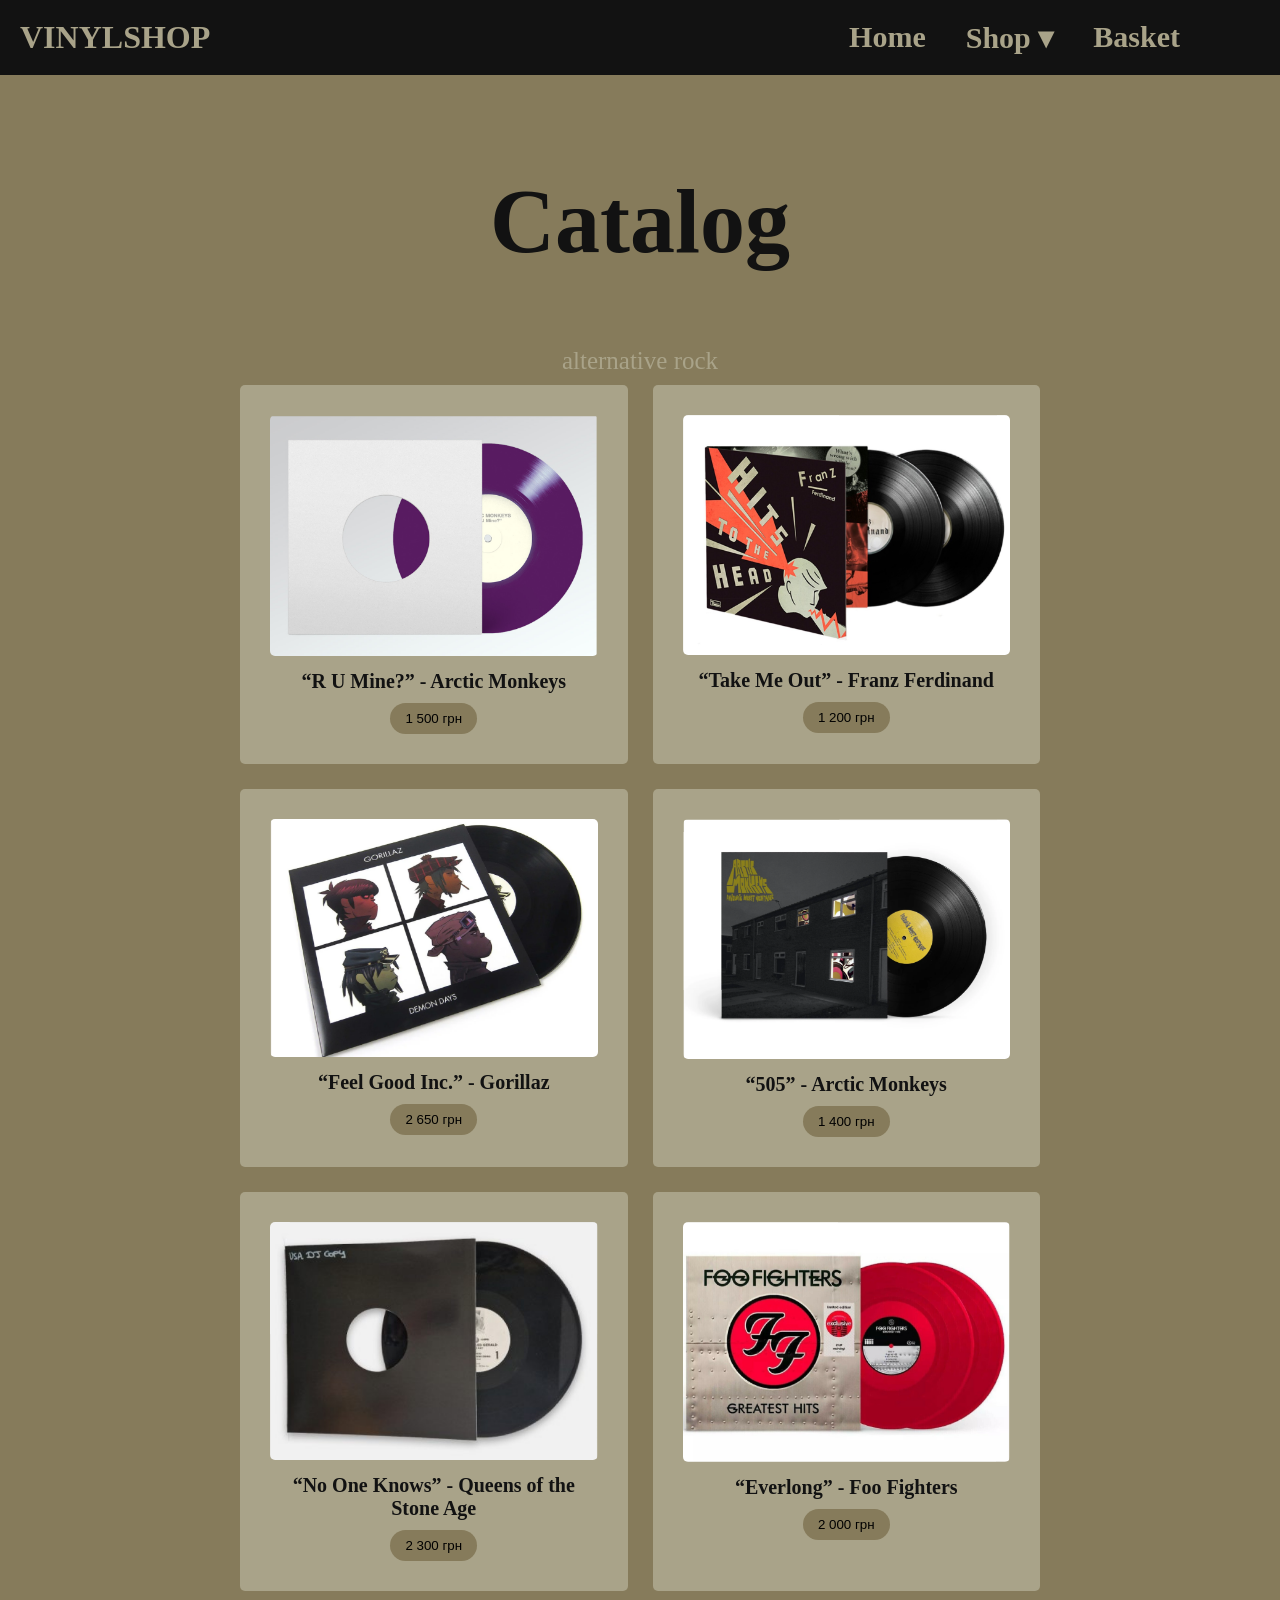
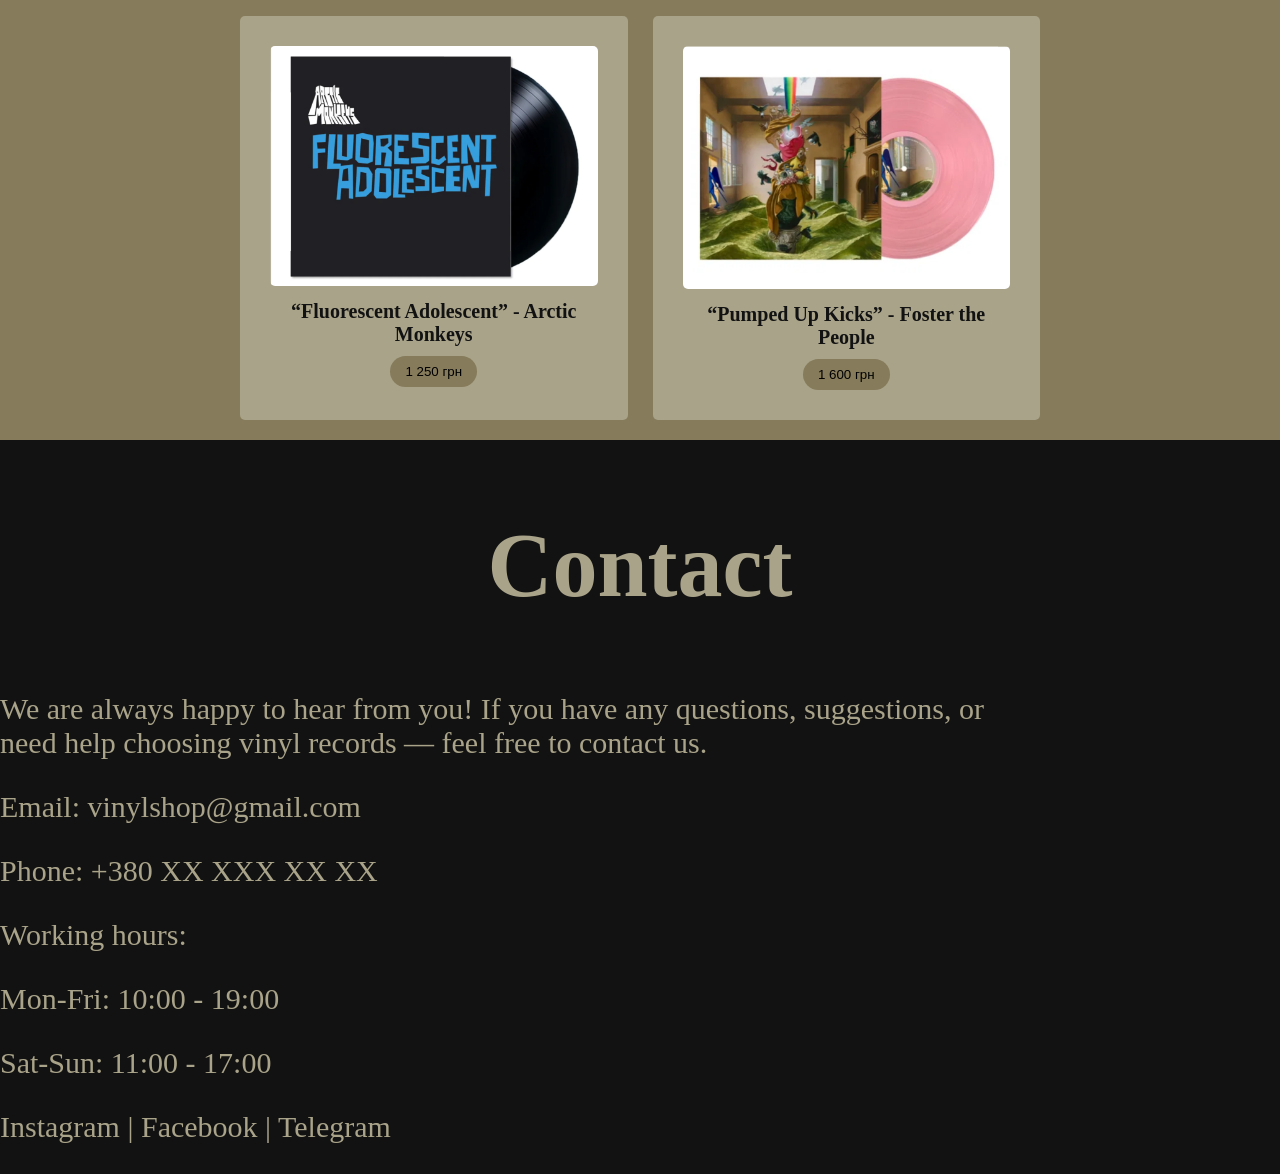
==== alternative.html @ eb7670bb "second commit" ====
<!DOCTYPE html>
<html lang="en">
<head>
    <meta charset="UTF-8">
    <meta name="viewport" content="width=device-width, initial-scale=1.0">
    <title>Document</title>
    <link rel="stylesheet" href="style.css"> </head>
</head>
<body>
    <header>
        <h1 class="logo">VINYLSHOP</h1>
        <nav>
            <a class="home" href="home.html">Home</a>

            <div class="dropdown">

                <a class="shop" href="#">Shop ▾</a>
                <div class="dropdown-menu">
                    <a href="rock.html">Rock</a>
                    <a href="alternative.html">Alternative rock</a>
                    <a href="poprock.html">Pop rock</a>
                    <a href="pop.html">Pop</a>
                    <a href="hiphop.html">Hip-Hop</a>
                    <a href="classical.html">Classical</a>
                    <a href="player.html">Player</a>
                </div>

            </div>

            <a class="basker" href="basket.html">Basket</a>
        </nav>
    </header>
    

    <section class="catalog">
        <h1>Catalog</h1>
        <p class="subtitle">alternative rock</p>

        <div class="gallery">

            <div class="card">
                <img src="img/a1.png">
                <h3>“R U Mine?” - Arctic Monkeys</h3>
                <button class="cart-btn">1 500 грн</button>
            </div>

            <div class="card">
                <img src="img/a2.png">
                <h3>“Take Me Out” - Franz Ferdinand</h3>
                <button class="cart-btn">1 200 грн</button>
            </div>

            <div class="card">
                <img src="img/a3.png">
                <h3>“Feel Good Inc.” - Gorillaz</h3>
                <button class="cart-btn">2 650 грн</button>
            </div>

            <div class="card">
                <img src="img/a4.png">
                <h3>“505” - Arctic Monkeys</h3>
                <button class="cart-btn">1 400 грн</button>
            </div>

            <div class="card">
                <img src="img/a5.png">
                <h3> “No One Knows” - Queens of the Stone Age</h3>
                <button class="cart-btn">2 300 грн</button>
            </div>

            <div class="card">
                <img src="img/a6.png">
                <h3> “Everlong” - Foo Fighters</h3>
                <button class="cart-btn">2 000 грн</button>
            </div>

            <div class="card">
                <img src="img/a7.png">
                <h3> “Fluorescent Adolescent” - Arctic Monkeys</h3>
                <button class="cart-btn">1 250 грн</button>
            </div>

            <div class="card">
                <img src="img/a8.png">
                <h3>“Pumped Up Kicks” - Foster the People</h3>
                <button class="cart-btn">1 600 грн</button>
            </div>

        </div>
    </section>


    <section class="contact">
        <h1 class="title2">Contact</h1>
        <p>We are always happy to hear from you! If you have any questions, suggestions, or<br>
            need help choosing vinyl records — feel free to contact us.</p>
        <p>Email: vinylshop@gmail.com</p>
        <p>Phone: +380 XX XXX XX XX</p>
        <p>Working hours:</p>
        <p>Mon-Fri: 10:00 - 19:00</p>
        <p>Sat-Sun: 11:00 - 17:00</p>
        <p>Instagram | Facebook | Telegram</p>
    </section>

    <script src="script.js"></script>
</body>
</html>
---- style.css ----
body{
    background: #867B5B;
    color: #121212;
    text-align: center;
    display: flex;
    align-items: center;
    justify-content: center;
    flex-direction: column;
    margin: 0;
}

header{
    position: sticky;
    top: 0;
    z-index: 1000;
    height: 75px;
    width: 100%;
    color: #A9A389;
    background-color: #121212;
    display: flex;
    justify-content: space-between;
    align-items: center;
    
}

.front{
    color: #121212;
    font-family: 'Jaro';
    font-size: 150px;
    line-height: 30px;
}

.btn1{
    font-family: 'Jaro';
    font-size: 48px;
    line-height: 60px;
    color: #867B5B;
    border-radius: 30px;
    background-color: #121212;
    border: #121212;
    text-decoration: none;
}

.imgVinyl{
    position: fixed;
    bottom: 0; 
}

.logo{
   text-align: left;
   padding: 2px 20px;
}

nav {
    display: flex;
    justify-content: center;
    gap: 40px;
    text-align: right;
    padding: 2px 100px;
    
}

nav a {
    color: #A9A389;
    text-decoration: none;
    font-weight: bold;
    font-size: 30px;
    
}

nav a:hover {
    opacity: 0.7;
}

.block {
    display: flex;
    justify-content: space-between;
    align-items: center;
    
}

.block img {
    width: 420px;
    position: absolute;
    right: 0;
    top: 100px;    
}

.title1{
    text-align: left;
    color: #121212;
    font-family: 'Jaro';
    font-size: 200px;
    line-height: 170px;
    position: absolute;
    left: 0;
    top: 50px;
}

.block2 {
    align-items: center;
    position: absolute;
    top: 1000px;
}

.title{
    text-align: center;
    color: #121212;
    font-family: 'Jaro';
    font-size: 90px;
    
}

.title2{
    text-align: center;
    color: #A9A389;
    font-family: 'Jaro';
    font-size: 90px;
    
}

.novelty{
    background-color: #121212;  
}

.cards{
    height: 300px;
}

.cards img{
    width: 200px;
    height: 200px;
    margin: 40px;
}

.genres{
    background-color: #121212;
}

.contact{
    background-color: #121212;
    color: #A9A389;
    width: 100%;
    text-align: left;
    font-family: 'Jaro';
    font-size: 30px;
    
}

.dropdown {
    position: relative;
}

/* меню сховане */
.dropdown-menu {
    position: absolute;
    top: 100%;
    right: 0;
    background: #121212;
    display: none;
    flex-direction: column;
    min-width: 150px;
}

/* посилання всередині */
.dropdown-menu a {
    padding: 10px;
    display: block;
    color: #A9A389;
}

/* показ при наведенні */
.dropdown:hover .dropdown-menu {
    display: flex;
}

.grid {
  display: flex;          
  flex-wrap: wrap;
  gap: 40px;
  justify-content: center;
}

.grid img {
  width: 400px;
  height: auto;
  border-radius: 8px;
  box-shadow: 0 4px 6px rgba(0,0,0,0.2);
  transition: transform 0.3s;
}

.grid img:hover {
  transform: scale(1.1);
}

.grid2 {
  display: flex;          
  flex-wrap: wrap;
  gap: 40px;
  justify-content: center;
}

.grid2 img {
  width: 435px;
  height: auto;
  border-radius: 8px;
  box-shadow: 0 4px 6px rgba(0,0,0,0.2);
  transition: transform 0.3s;
}

.grid2 img:hover {
  transform: scale(1.1);
}

.p1{
    text-align: center;
    color: #121212;
    font-family: 'Jaro';
    font-size: 50px;
}







.catalog {
    color: #121212;
    padding: 20px 10px;
}

.catalog h1 {
    font-size: 90px;
}

.subtitle {
    color: #A9A389;
    margin-bottom: 10px;
    font-size: 25px;
}

.gallery {
    display: grid;
    grid-template-columns: repeat(2, 1fr);
    gap: 25px;
    max-width: 800px;
    margin: auto;
}

.card {
    background: #A9A389;
    padding: 30px;
    border-radius: 5px;
}

.card img {
    width: 100%;
    border-radius: 5px;
}

.card h3 {
    font-size: 20px;
    margin: 10px 0;
}

button {
    background: #867B5B;
    border: none;
    padding: 8px 15px;
    border-radius: 20px;
    cursor: pointer;
}

button:hover {
    background: #ddd5b5;
}
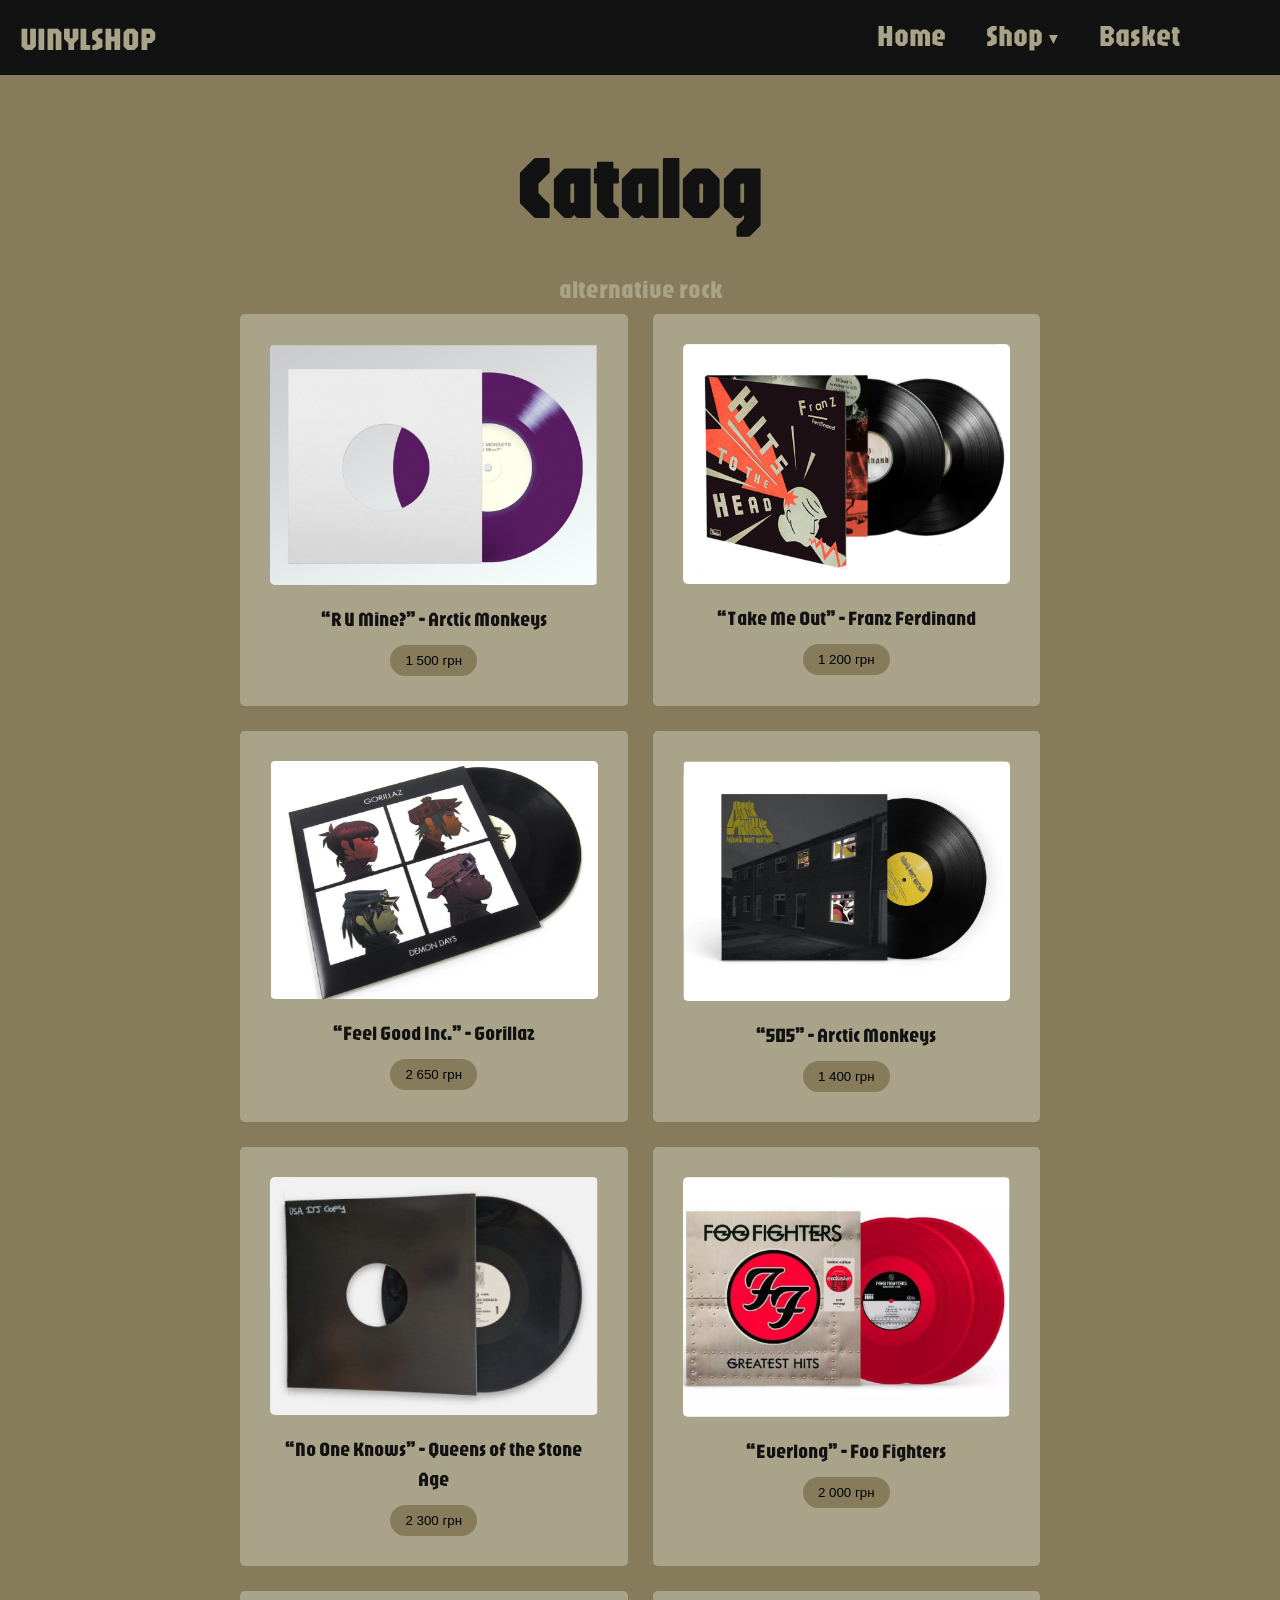
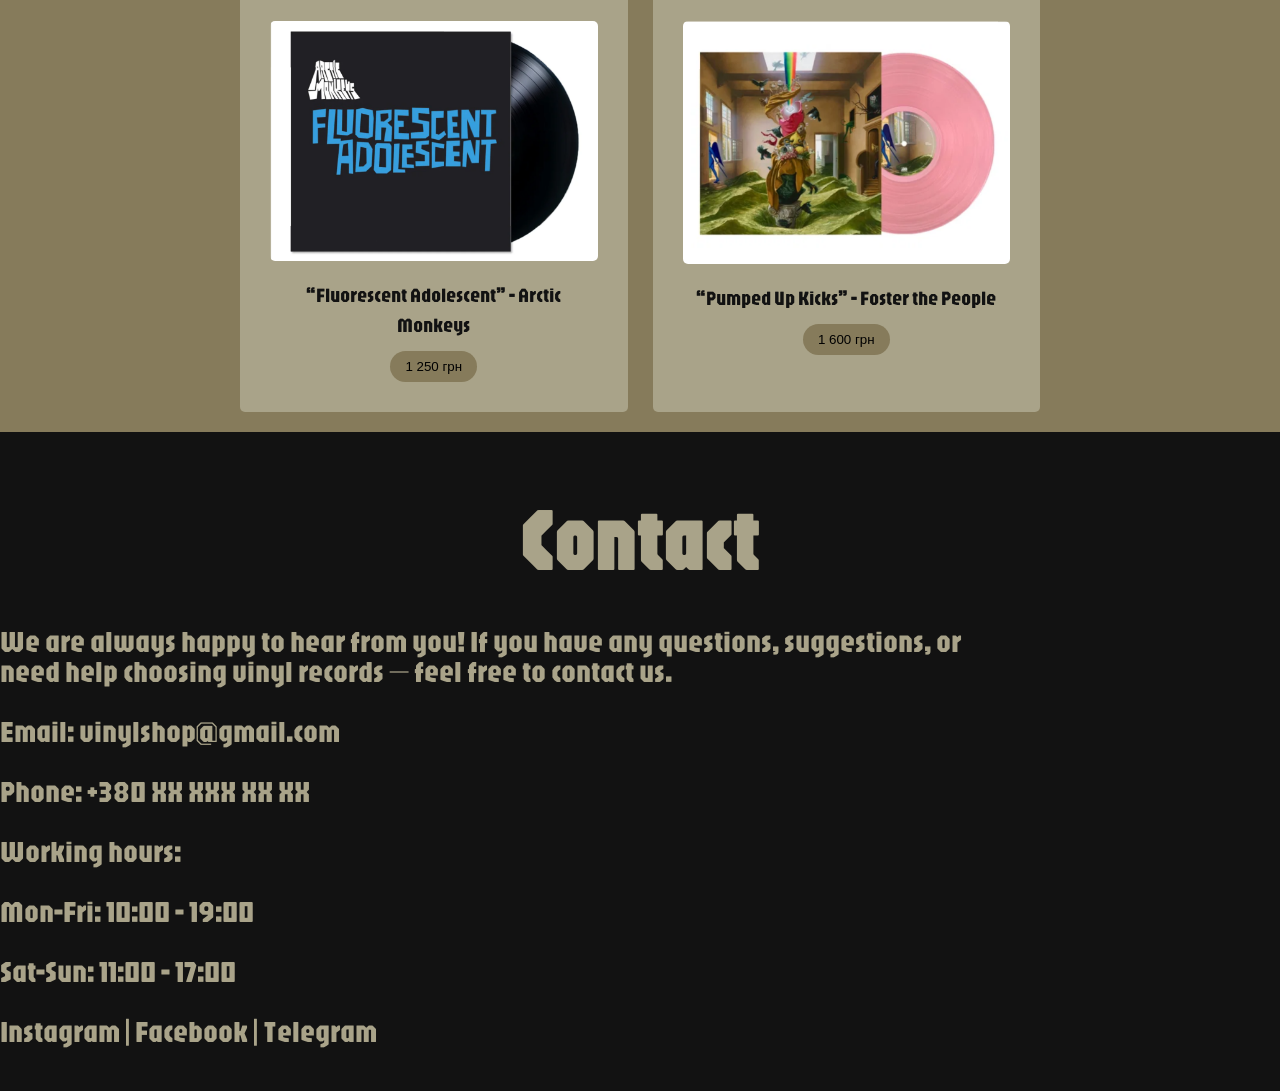
==== commit d0fb89c9: "Update alternative.html" ====
--- a/alternative.html
+++ b/alternative.html
@@ -4,7 +4,7 @@
     <meta charset="UTF-8">
     <meta name="viewport" content="width=device-width, initial-scale=1.0">
     <title>Document</title>
-    <link rel="stylesheet" href="style.css"> </head>
+    <link rel="stylesheet" href="style.css">
 </head>
 <body>
     <header>
@@ -104,4 +104,4 @@
 
     <script src="script.js"></script>
 </body>
-</html>+</html>
--- a/style.css
+++ b/style.css
@@ -1,3 +1,9 @@
+
+@import url('https://fonts.googleapis.com/css2?family=Jaro:opsz@6..72&display=swap');
+
+
+
+
 body{
     background: #867B5B;
     color: #121212;
@@ -7,6 +13,8 @@
     justify-content: center;
     flex-direction: column;
     margin: 0;
+    font-family: 'Jaro';
+    line-height: 30px;
 }
 
 header{
@@ -47,8 +55,10 @@
 }
 
 .logo{
-   text-align: left;
-   padding: 2px 20px;
+    font-family: 'Jaro';
+    line-height: 30px;
+    text-align: left;
+    padding: 2px 20px;
 }
 
 nav {
@@ -57,7 +67,8 @@
     gap: 40px;
     text-align: right;
     padding: 2px 100px;
-    
+    font-family: 'Jaro';
+    line-height: 30px;
 }
 
 nav a {
@@ -65,7 +76,8 @@
     text-decoration: none;
     font-weight: bold;
     font-size: 30px;
-    
+    font-family: 'Jaro';
+    line-height: 30px;
 }
 
 nav a:hover {
@@ -121,6 +133,7 @@
 
 .novelty{
     background-color: #121212;  
+    padding: 15px;
 }
 
 .cards{
@@ -131,13 +144,16 @@
     width: 200px;
     height: 200px;
     margin: 40px;
+    
 }
 
 .genres{
     background-color: #121212;
+    padding: 15px;
 }
 
 .contact{
+    padding: 15px;
     background-color: #121212;
     color: #A9A389;
     width: 100%;
@@ -274,4 +290,40 @@
 
 button:hover {
     background: #ddd5b5;
+}
+
+#cart-container{
+    background: #A9A389;
+    padding: 30px;
+    border-radius: 5px;
+}
+
+#cart-container img {
+    width: 100%;
+    border-radius: 5px;
+}
+
+#cart-container h3 {
+    font-size: 20px;
+    margin: 10px 0;
+}
+
+.buy-btn {
+    background: #867B5B;
+    color: #121212;
+    border: none;
+    padding: 8px 15px;
+    border-radius: 20px;
+    cursor: pointer;
+    align-items: right;
+}
+
+.buy-btn:hover {
+    background: #ddd5b5;
+}
+
+.buy{
+    background-color: #A9A389;
+    padding: 15px;
+    margin: 40px 0px 0px 0px;
 }
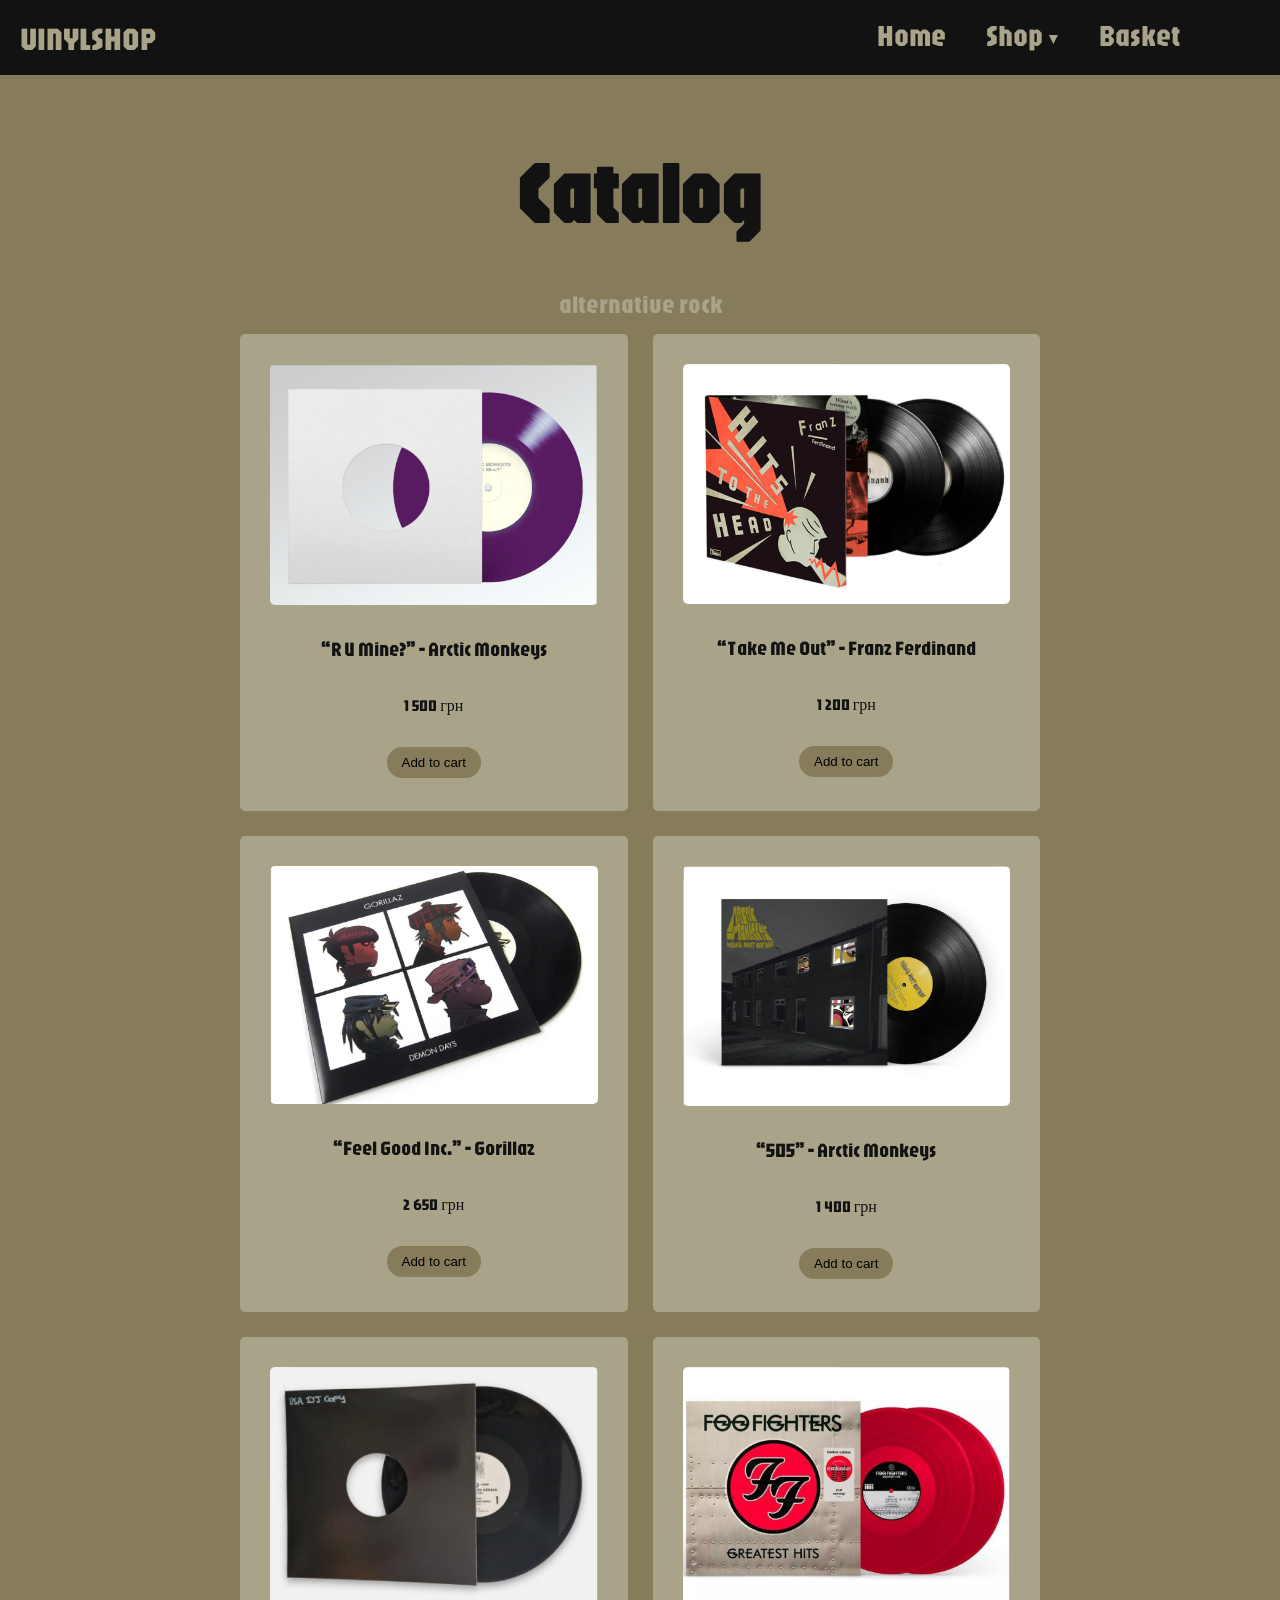
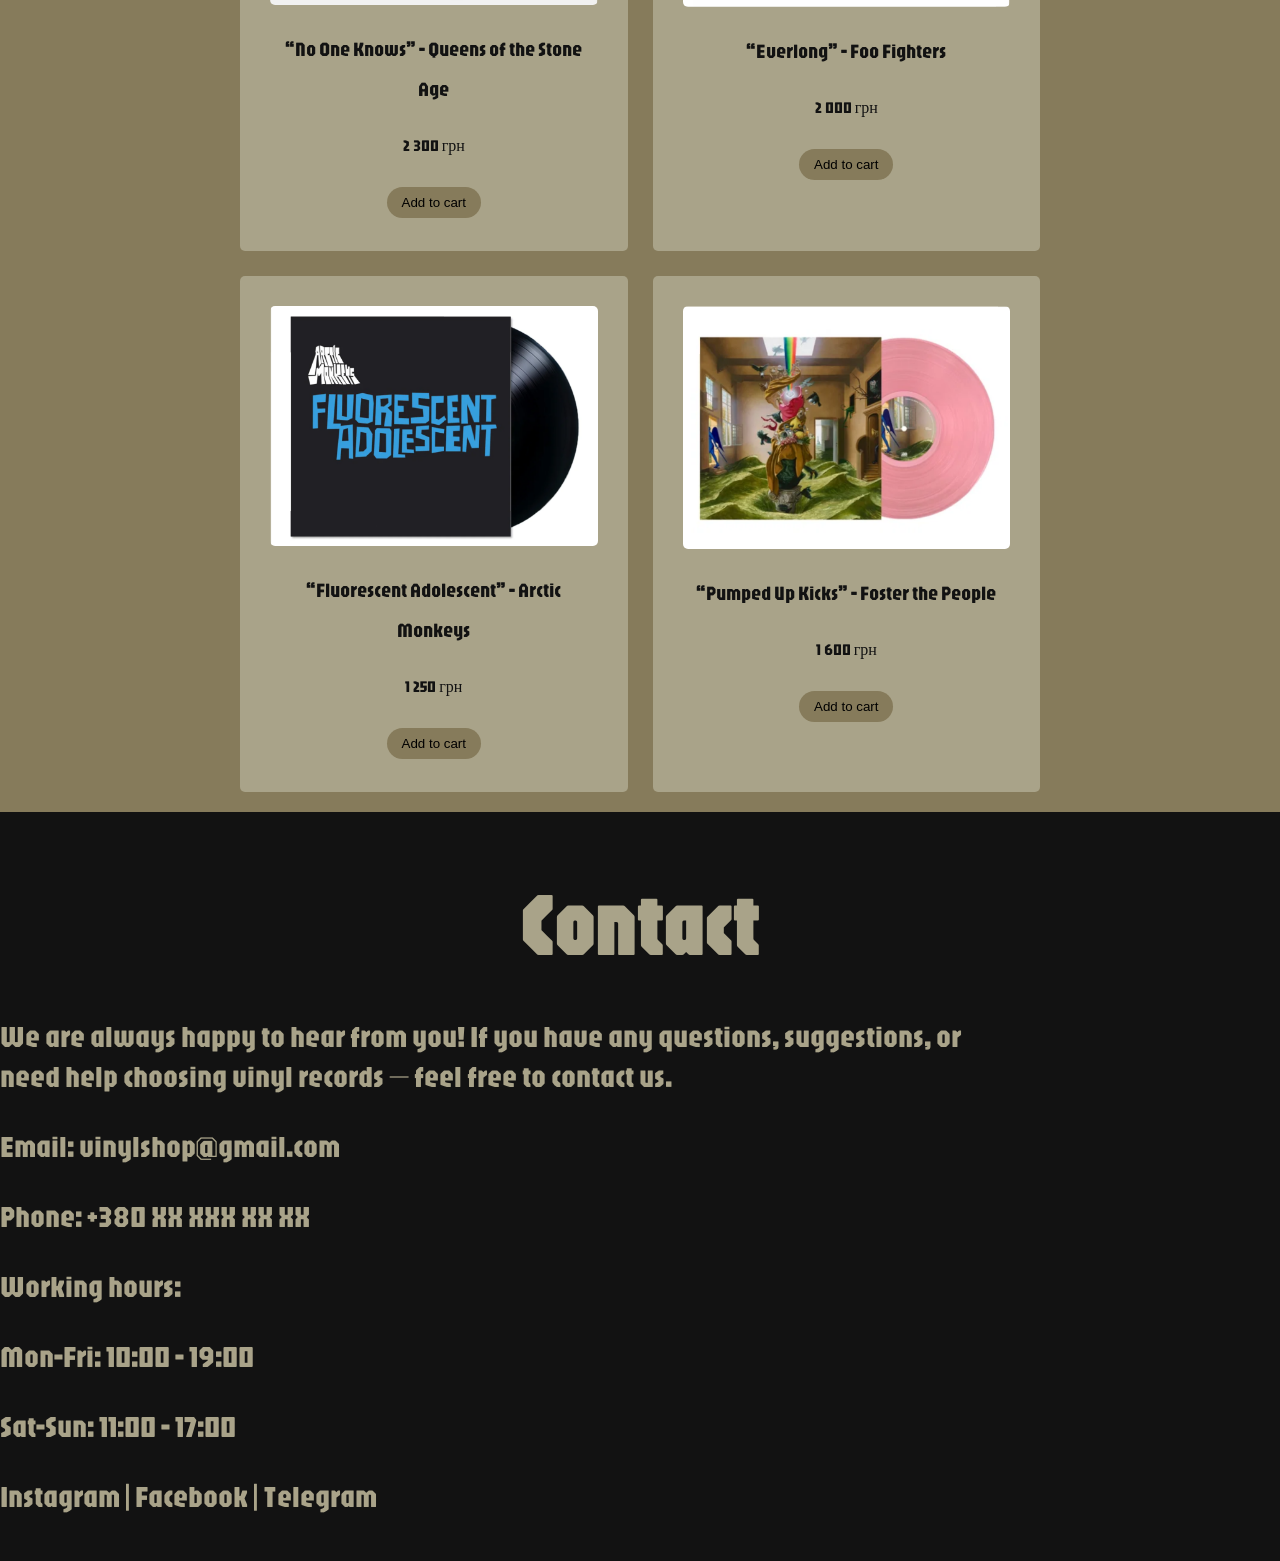
==== commit dbbf94dc: "Update alternative.html" ====
--- a/alternative.html
+++ b/alternative.html
@@ -41,49 +41,57 @@
             <div class="card">
                 <img src="img/a1.png">
                 <h3>“R U Mine?” - Arctic Monkeys</h3>
-                <button class="cart-btn">1 500 грн</button>
+                <p class="price">1 500 грн</p>
+                <button class="cart-btn">Add to cart</button>
             </div>
 
             <div class="card">
                 <img src="img/a2.png">
                 <h3>“Take Me Out” - Franz Ferdinand</h3>
-                <button class="cart-btn">1 200 грн</button>
+                <p class="price">1 200 грн</p>
+                <button class="cart-btn">Add to cart</button>
             </div>
 
             <div class="card">
                 <img src="img/a3.png">
                 <h3>“Feel Good Inc.” - Gorillaz</h3>
-                <button class="cart-btn">2 650 грн</button>
+                <p class="price">2 650 грн</p>
+                <button class="cart-btn">Add to cart</button>
             </div>
 
             <div class="card">
                 <img src="img/a4.png">
                 <h3>“505” - Arctic Monkeys</h3>
-                <button class="cart-btn">1 400 грн</button>
+                <p class="price">1 400 грн</p>
+                <button class="cart-btn">Add to cart</button>
             </div>
 
             <div class="card">
                 <img src="img/a5.png">
                 <h3> “No One Knows” - Queens of the Stone Age</h3>
-                <button class="cart-btn">2 300 грн</button>
+                <p class="price">2 300 грн</p>
+                <button class="cart-btn">Add to cart</button>
             </div>
 
             <div class="card">
                 <img src="img/a6.png">
                 <h3> “Everlong” - Foo Fighters</h3>
-                <button class="cart-btn">2 000 грн</button>
+                <p class="price">2 000 грн</p>
+                <button class="cart-btn">Add to cart</button>
             </div>
 
             <div class="card">
                 <img src="img/a7.png">
                 <h3> “Fluorescent Adolescent” - Arctic Monkeys</h3>
-                <button class="cart-btn">1 250 грн</button>
+                <p class="price">1 250 грн</p>
+                <button class="cart-btn">Add to cart</button>
             </div>
 
             <div class="card">
                 <img src="img/a8.png">
                 <h3>“Pumped Up Kicks” - Foster the People</h3>
-                <button class="cart-btn">1 600 грн</button>
+                <p class="price">1 600 грн</p>
+                <button class="cart-btn">Add to cart</button>
             </div>
 
         </div>
--- a/style.css
+++ b/style.css
@@ -14,7 +14,7 @@
     flex-direction: column;
     margin: 0;
     font-family: 'Jaro';
-    line-height: 30px;
+    line-height: 40px;
 }
 
 header{
@@ -198,7 +198,7 @@
 }
 
 .grid img {
-  width: 400px;
+  width: 300px;
   height: auto;
   border-radius: 8px;
   box-shadow: 0 4px 6px rgba(0,0,0,0.2);
@@ -217,7 +217,7 @@
 }
 
 .grid2 img {
-  width: 435px;
+  
   height: auto;
   border-radius: 8px;
   box-shadow: 0 4px 6px rgba(0,0,0,0.2);
@@ -227,6 +227,7 @@
 .grid2 img:hover {
   transform: scale(1.1);
 }
+
 
 .p1{
     text-align: center;
@@ -326,4 +327,6 @@
     background-color: #A9A389;
     padding: 15px;
     margin: 40px 0px 0px 0px;
-}+    width: 100%;
+}
+
